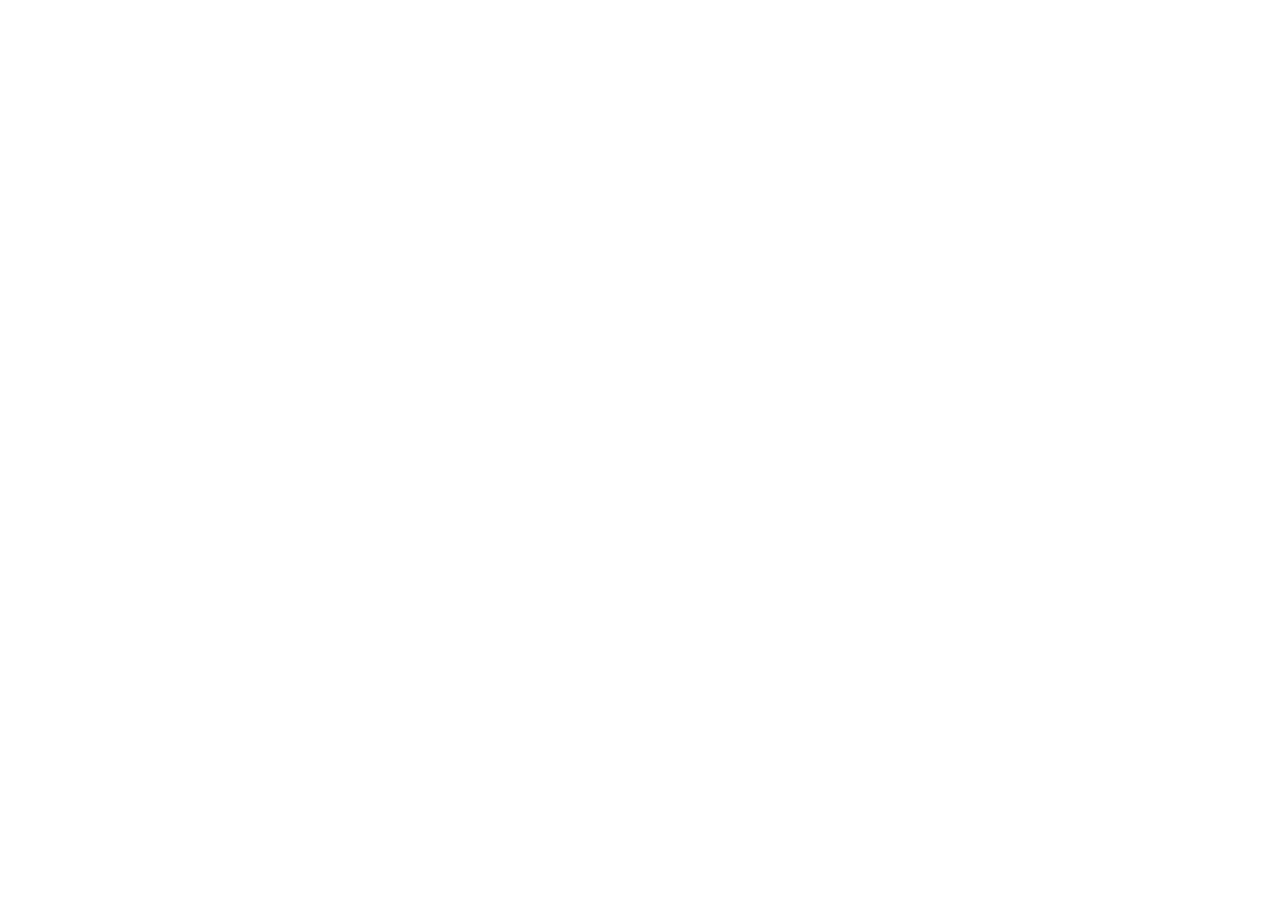
==== index_light.html @ da4ed29e "chore: init project structure and base styles" ====
<!DOCTYPE html>
<html land="ru">
<head>
    <meta charset="UTF-8"/>
    <meta http-equiv="Content-Type" content="text/html"/>
    <meta name="viewport" content="wigth=device-width, initial-scale=1.0"/>
    <meta name="description" content="LostGameShop - Макркетплейс компьютерных игр"/>
    <title>LostGameShop: Главная</title>
    <link rel="icon" type="image/svg" href="/image/logo.svg"/>
    <link href="/css/base.css" rel="stylesheet"/>
    <link href="/css/header-os.css" rel="stylesheet"/>
    <link href="/css/css-for-main-page" rel="stylesheet"/>
    <link href="/css/footer-os.css" rel="stylesheet"/>
</head>
<body class="theme-light">
    <div id="header"></div>

    <main>
        
    </main>

    <div id="footer"></div>

    <script src="js/include.js"></script>
</body>
</html>
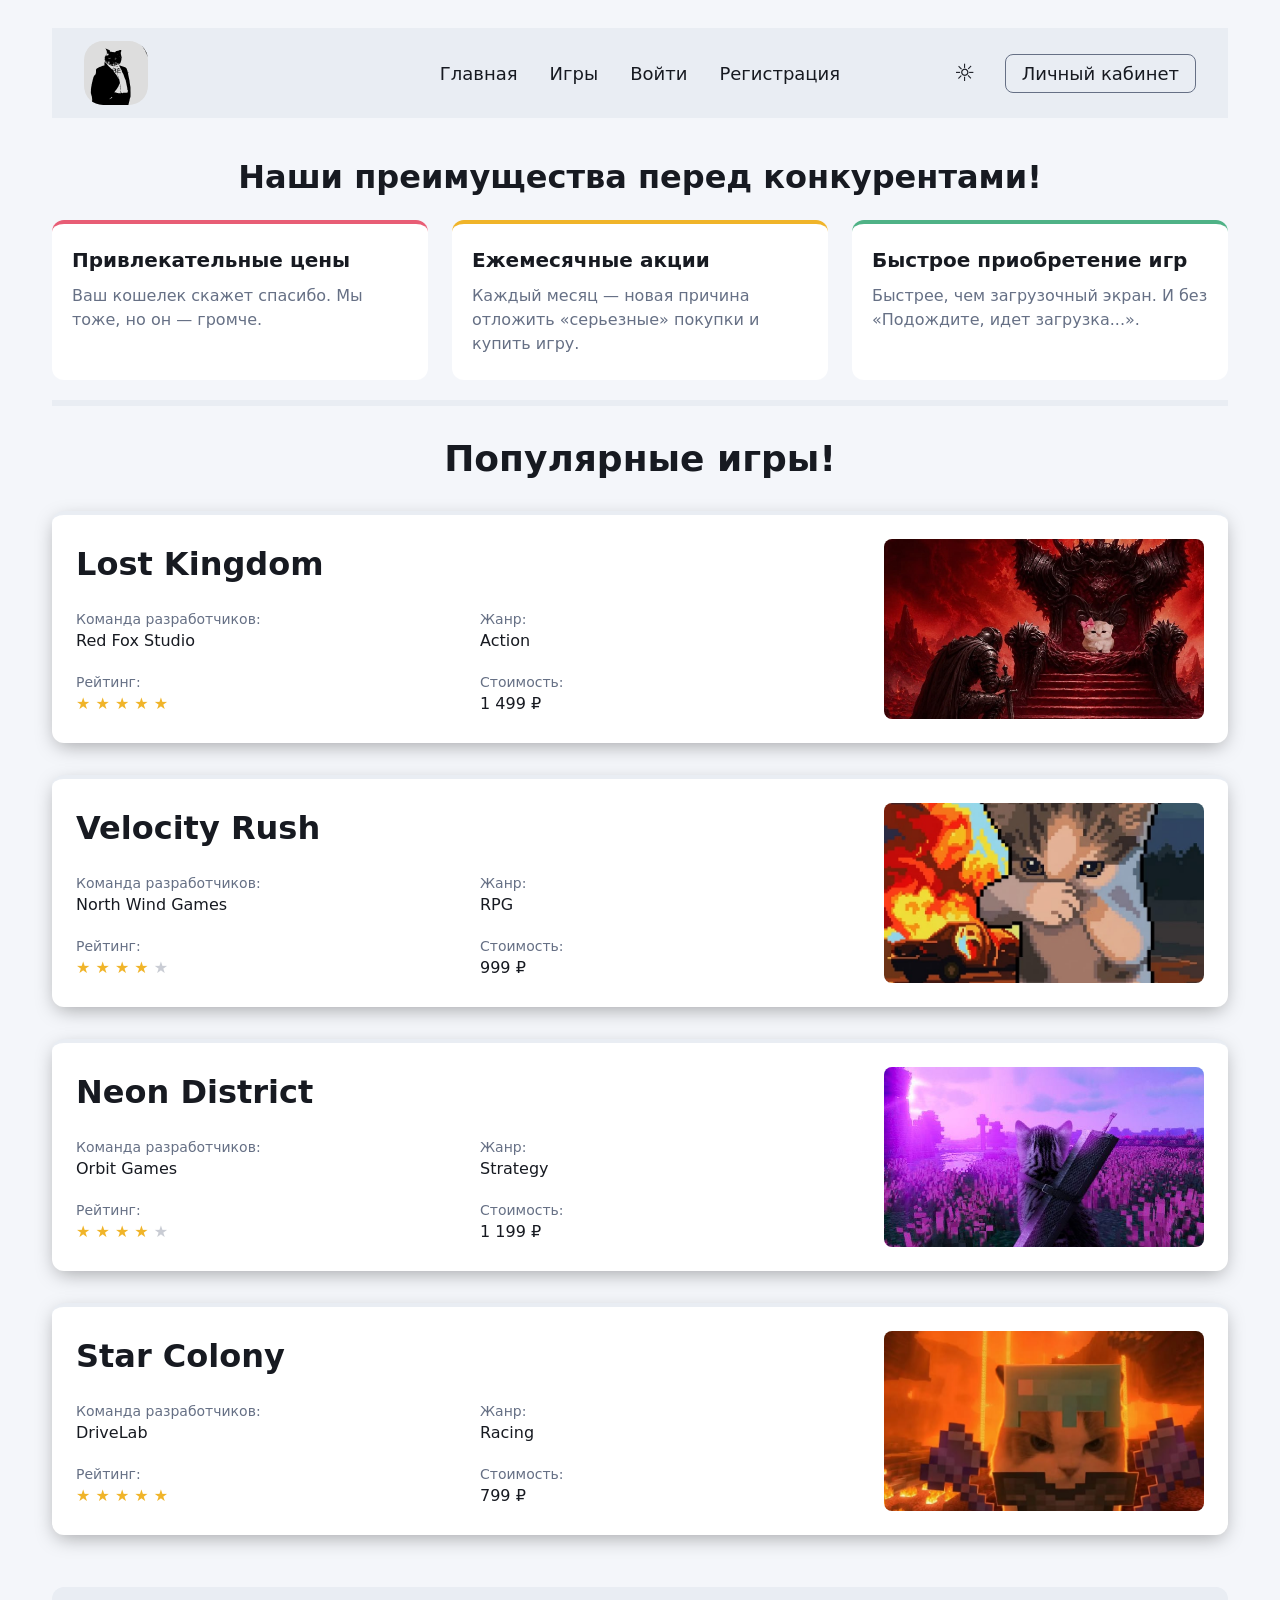
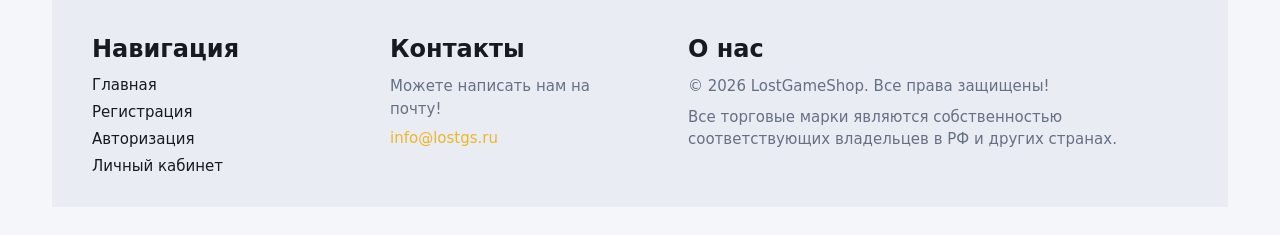
==== commit 57033c92: "feat: add responsive layout and light theme page" ====
--- a/index_light.html
+++ b/index_light.html
@@ -1,26 +1,225 @@
 <!DOCTYPE html>
-<html land="ru">
+<html lang="ru">
 <head>
-    <meta charset="UTF-8"/>
-    <meta http-equiv="Content-Type" content="text/html"/>
-    <meta name="viewport" content="wigth=device-width, initial-scale=1.0"/>
-    <meta name="description" content="LostGameShop - Макркетплейс компьютерных игр"/>
-    <title>LostGameShop: Главная</title>
-    <link rel="icon" type="image/svg" href="/image/logo.svg"/>
-    <link href="/css/base.css" rel="stylesheet"/>
-    <link href="/css/header-os.css" rel="stylesheet"/>
-    <link href="/css/css-for-main-page" rel="stylesheet"/>
-    <link href="/css/footer-os.css" rel="stylesheet"/>
+    <meta charset="UTF-8" />
+    <meta name="viewport" content="width=device-width, initial-scale=1.0" />
+    <meta name="description" content="LostGameShop - Макркетплейс компьютерных игр" />
+    <title>LostGameShop: Главная (светлая тема)</title>
+    <link rel="icon" type="image/svg" href="/images/logo.svg" />
+    <link href="/css/style.css" rel="stylesheet" />
 </head>
-<body class="theme-light">
-    <div id="header"></div>
-
-    <main>
-        
+<body class="body-site theme-light">
+
+    <header class="header">
+        <img class="header-logo" src="images/logo.svg" alt="LostGameShop">
+        <nav class="header-nav">
+            <ul class="header-list">
+                <li><a class="header-link" href="/index.html">Главная</a></li>
+                <li><a class="header-link" href="#popular-games">Игры</a></li>
+                <li><a class="header-link" href="/login.html">Войти</a></li>
+                <li><a class="header-link" href="/register.html">Регистрация</a></li>
+            </ul>
+        </nav>
+        <div class="header-actions">
+            <a class="header-theme" href="index.html" aria-label="Тёмная тема">☼</a>
+            <a class="header-account" href="/profile.html">Личный кабинет</a>
+        </div>
+    </header>
+
+    <main class="main-container">
+        <section id="about-us" class="information-container">
+            <section class="advantages">
+                <h2 class="advantages-title">Наши преимущества перед конкурентами!</h2>
+                <ul class="advantages-list">
+                    <li class="advantages-item">
+                        <h3 class="advantages-subtitle">Привлекательные цены</h3>
+                        <p class="advantages-text">Ваш кошелек скажет спасибо. Мы тоже, но он — громче.</p>
+                    </li>
+                    <li class="advantages-item">
+                        <h3 class="advantages-subtitle">Ежемесячные акции</h3>
+                        <p class="advantages-text">Каждый месяц — новая причина отложить «серьезные» покупки и купить игру.</p>
+                    </li>
+                    <li class="advantages-item">
+                        <h3 class="advantages-subtitle">Быстрое приобретение игр</h3>
+                        <p class="advantages-text">Быстрее, чем загрузочный экран. И без «Подождите, идет загрузка...».</p>
+                    </li>
+                </ul>
+            </section>
+        </section>
+
+        <section id="popular-games" class="games-container">
+            <h1 class="games-title">Популярные игры!</h1>
+            <div class="game-container">
+                <div class="game-information">
+                    <h2 class="name-game">Lost Kingdom</h2>
+
+                    <div class="game-info-item">
+                        <h3 class="game-info-item-label">Команда разработчиков:</h3>
+                        <p class="game-info-item-value">Red Fox Studio</p>
+                    </div>
+
+                    <div class="game-info-item">
+                        <h3 class="game-info-item-label">Жанр:</h3>
+                        <p class="game-info-item-value">Action</p>
+                    </div>
+
+                    <div class="game-info-item">
+                        <h3 class="game-info-item-label">Рейтинг:</h3>
+                        <div class="game-info-item-value" aria-label="5 из 5">
+                            <span class="rate-star rate-star-filled">&#9733;</span>
+                            <span class="rate-star  rate-star-filled">&#9733;</span>
+                            <span class="rate-star rate-star-filled">&#9733;</span>
+                            <span class="rate-star rate-star-filled">&#9733;</span>
+                            <span class="rate-star rate-star-filled">&#9733;</span>
+                        </div>
+                    </div>
+
+                    <div class="game-info-item">
+                        <h3 class="game-info-item-label">Стоимость:</h3>
+                        <p class="game-info-item-value">1 499 ₽</p>
+                    </div>
+
+                </div>
+                <img class="game-image" src="/images/games/game_01.jpg" alt="Lost Kingdom" />
+            </div>
+            <div class="game-container">
+                <div class="game-information">
+                    <h2 class="name-game">Velocity Rush</h2>
+
+                    <div class="game-info-item">
+                        <h3 class="game-info-item-label">Команда разработчиков:</h3>
+                        <p class="game-info-item-value">North Wind Games</p>
+                    </div>
+
+                    <div class="game-info-item">
+                        <h3 class="game-info-item-label">Жанр:</h3>
+                        <p class="game-info-item-value">RPG</p>
+                    </div>
+
+                    <div class="game-info-item">
+                        <h3 class="game-info-item-label">Рейтинг:</h3>
+                        <p class="game-info-item-value" aria-label="4 из 5">
+                            <span class="rate-star rate-star-filled">&#9733;</span>
+                            <span class="rate-star rate-star-filled">&#9733;</span>
+                            <span class="rate-star rate-star-filled">&#9733;</span>
+                            <span class="rate-star rate-star-filled">&#9733;</span>
+                            <span class="rate-star">&#9733;</span>
+                        </p>
+                    </div>
+
+                    <div class="game-info-item">
+                        <h3 class="game-info-item-label">Стоимость:</h3>
+                        <p class="game-info-item-value">999 ₽</p>
+                    </div>
+                </div>
+                <img class="game-image" src="/images/games/game_02.jpg" alt="velocity Rush" />
+            </div>
+            <div class="game-container">
+                <div class="game-information">
+                    <h2 class="name-game">Neon District</h2>
+
+                    <div class="game-info-item">
+                        <h3 class="game-info-item-label">Команда разработчиков:</h3>
+                        <p class="game-info-item-value">Orbit Games</p>
+                    </div>
+
+                    <div class="game-info-item">
+                        <h3 class="game-info-item-label">Жанр:</h3>
+                        <p class="game-info-item-value">Strategy</p>
+                    </div>
+
+                    <div class="game-info-item">
+                        <h3 class="game-info-item-label">Рейтинг:</h3>
+                        <p class="game-info-item-value" aria-label="4 из 5">
+                            <span class="rate-star rate-star-filled">&#9733;</span>
+                            <span class="rate-star rate-star-filled">&#9733;</span>
+                            <span class="rate-star rate-star-filled">&#9733;</span>
+                            <span class="rate-star rate-star-filled">&#9733;</span>
+                            <span class="rate-star">&#9733;</span>
+                        </p>
+                    </div>
+
+                    <div class="game-info-item">
+                        <h3 class="game-info-item-label">Стоимость:</h3>
+                        <p class="game-info-item-value">1 199 ₽</p>
+                    </div>
+                </div>
+                <img class="game-image" src="/images/games/game_03.jpg" alt="Neon District" />
+            </div>
+            <div class="game-container">
+                <div class="game-information">
+                    <h2 class="name-game">Star Colony</h2>
+
+                    <div class="game-info-item">
+                        <h3 class="game-info-item-label">Команда разработчиков:</h3>
+                        <p class="game-info-item-value">DriveLab</p>
+                    </div>
+
+                    <div class="game-info-item">
+                        <h3 class="game-info-item-label">Жанр:</h3>
+                        <p class="game-info-item-value">Racing</p>
+                    </div>
+
+                    <div class="game-info-item">
+                        <h3 class="game-info-item-label">Рейтинг:</h3>
+                        <p class="game-info-item-value" aria-label="5 из 5">
+                            <span class="rate-star rate-star-filled">&#9733;</span>
+                            <span class="rate-star rate-star-filled">&#9733;</span>
+                            <span class="rate-star rate-star-filled">&#9733;</span>
+                            <span class="rate-star rate-star-filled">&#9733;</span>
+                            <span class="rate-star rate-star-filled">&#9733;</span>
+                        </p>
+                    </div>
+
+                    <div class="game-info-item">
+                        <h3 class="game-info-item-label">Стоимость:</h3>
+                        <p class="game-info-item-value">799 ₽</p>
+                    </div>
+                </div>
+                <img class="game-image" src="/images/games/game_04.jpg" alt="Star Colony" />
+            </div>
+        </section>
     </main>
 
-    <div id="footer"></div>
-
-    <script src="js/include.js"></script>
+    <footer class="footer">
+        <div class="footer-container">
+
+            <nav class="footer-nav">
+                <h3 class="footer-title">Навигация</h3>
+                <ul class="footer-list">
+                    <li class="footer-item">
+                        <a href="index.html" class="footer-link">Главная</a>
+                    </li>
+                    <li class="footer-item">
+                        <a href="register.html" class="footer-link">Регистрация</a>
+                    </li>
+                    <li class="footer-item">
+                        <a href="login.html" class="footer-link">Авторизация</a>
+                    </li>
+                    <li class="footer-item">
+                        <a href="profile.html" class="footer-link">Личный кабинет</a>
+                    </li>
+                </ul>
+            </nav>
+
+            <div class="footer-contacts">
+                <h3 class="footer-title">Контакты</h3>
+                <p class="footer-text">Можете написать нам на почту!</p>
+                <a href="mailto:info@lostgs.ru" class="footer-link footer-link-accent">
+                    info@lostgs.ru
+                </a>
+            </div>
+
+            <div class="footer-about">
+                <h3 class="footer-title">О нас</h3>
+                <p class="footer-text">© 2026 LostGameShop. Все права защищены!</p>
+                <p class="footer-text">
+                    Все торговые марки являются собственностью соответствующих владельцев в РФ и других странах.
+                </p>
+            </div>
+
+        </div>
+    </footer>
+
 </body>
 </html>
--- a/css/style.css
+++ b/css/style.css
@@ -0,0 +1,485 @@
+/*База стилей*/
+/* Темная тема (по умолчанию) */
+:root {
+    /* Фоны */
+    --bg-main: #0F1115;
+    --bg-section: #171A21;
+    --bg-card: #20242D;
+    /* Цвета шрифтов */
+    --text-main: #F5F7FA;
+    --text-gray: #A8B0BF;
+    /* акценты */
+    --accent-yellow: #F0B429;
+    --accent-pink: #E85D75;
+    --accent-green: #4FB286;
+}
+
+/* Светлая тема */
+.theme-light {
+    /* Фоны */
+    --bg-main: #F4F6FA;
+    --bg-section: #E9EDF3;
+    --bg-card: #FFFFFF;
+    /* Цвета шрифтов */
+    --text-main: #171A21;
+    --text-gray: #667085;
+}
+
+/* Сброс отступов у всех элементов*/
+* {
+    box-sizing: border-box;
+    margin: 0;
+    padding: 0;
+}
+
+a {
+    color: inherit;
+    text-decoration: none;
+}
+
+    a:focus-visible {
+        outline: 2px solid var(--text-main);
+        outline-offset: 2px;
+        border-radius: 4px;
+    }
+
+.body-site {
+    display: flex;
+    flex-direction: column;
+    align-items: center;
+    padding: 22px;
+    min-height: 100vh;
+    gap: 22px;
+    font-family: 'Segoe UI', system-ui, sans-serif;
+    background-color: var(--bg-main);
+    color: var(--text-main);
+}
+
+/* Хедер стили*/
+
+.header {
+    display: grid;
+    grid-template-columns: 1fr;
+    justify-items: center;
+    align-items: center;
+    width: 100%;
+    max-width: 1920px;
+    padding: 0 32px;
+    background-color: var(--bg-section);
+}
+
+.header-logo {
+    justify-self: center;
+    width: 64px;
+    height: 64px;
+    border-radius: 30%;
+    background-color: #DDD;
+}
+
+.header-nav {
+    justify-self: center;
+    width: 100%;
+    display: flex;
+    justify-content: center;
+}
+
+.header-list {
+    display: flex;
+    flex-direction: column;
+    align-items: center;
+    gap: 12px;
+    list-style: none;
+}
+
+.header-link {
+    font-size: 18px;
+    transition: color 0.2s;
+}
+
+    .header-link:hover {
+        color: var(--text-gray);
+    }
+
+.header-actions {
+    justify-self: center;
+    display: flex;
+    align-items: center;
+    gap: 16px;
+}
+
+.header-theme {
+    display: flex;
+    align-items: center;
+    justify-content: center;
+    width: 48px;
+    height: 48px;
+    flex-shrink: 0;
+    font-size: 24px;
+    border-radius: 50%;
+    transition: background-color 0.2s, color 0.2s;
+}
+
+    .header-theme:hover {
+        background-color: var(--bg-card);
+        color: var(--text-main);
+    }
+
+.header-account {
+    font-size: 18px;
+    padding: 8px 16px;
+    border: 1px solid var(--text-gray);
+    border-radius: 8px;
+    transition: background-color 0.2s, color 0.2s;
+}
+
+    .header-account:hover {
+        background-color: var(--text-main);
+        color: var(--bg-main);
+    }
+
+/* Основной контейнер*/
+
+.main-container {
+    width: 100%;
+    max-width: 1920px;
+}
+
+/* Преимущества*/
+
+.advantages {
+    display: flex;
+    flex-direction: column;
+    align-items: center;
+    padding: 20px 0;
+}
+
+.advantages-title {
+    margin-bottom: 24px;
+    text-align: center;
+    font-size: 24px;
+}
+
+.advantages-list {
+    display: grid;
+    grid-template-columns: 1fr;
+    gap: 16px;
+    list-style: none;
+    width: 100%;
+}
+
+.advantages-item {
+    padding: 24px 20px;
+    background-color: var(--bg-card);
+    border-radius: 12px;
+    border-top: 4px solid var(--text-gray);
+    transition: box-shadow 0.2s, transform 0.2s;
+}
+
+    .advantages-item:nth-child(1) {
+        border-top-color: var(--accent-pink);
+    }
+
+    .advantages-item:nth-child(2) {
+        border-top-color: var(--accent-yellow);
+    }
+
+    .advantages-item:nth-child(3) {
+        border-top-color: var(--accent-green);
+    }
+
+    .advantages-item:hover {
+        box-shadow: 0 8px 24px rgba(0, 0, 0, 0.4);
+        transform: translateY(-4px);
+    }
+
+.advantages-subtitle {
+    margin-bottom: 12px;
+    font-size: 20px;
+}
+
+.advantages-text {
+    color: var(--text-gray);
+    line-height: 1.5;
+}
+
+/* Популярные игры */
+
+.games-container {
+    display: flex;
+    flex-direction: column;
+    gap: 24px;
+    width: 100%;
+    padding: 24px 0;
+    border-top: 4px solid var(--bg-section);
+}
+
+.games-title {
+    text-align: center;
+    font-size: 28px;
+}
+
+/* карточка игры */
+.game-container {
+    display: flex;
+    flex-direction: column-reverse;
+    gap: 16px;
+    padding: 16px;
+    background-color: var(--bg-card);
+    border-radius: 12px;
+    border-top: 4px solid var(--bg-section);
+    box-shadow: 0 6px 20px -4px rgba(0, 0, 0, 0.35);
+    overflow: hidden;
+    transition: transform 0.3s, box-shadow 0.3s;
+}
+
+.game-image {
+    width: 100%;
+    aspect-ratio: 16 / 9;
+    object-fit: cover;
+    border-radius: 8px;
+    display: block;
+}
+
+/* информация об игре */
+.game-information {
+    display: grid;
+    grid-template-columns: 1fr;
+    gap: 16px;
+}
+
+.name-game {
+    margin-bottom: 4px;
+    font-size: 24px;
+}
+
+.game-info-item {
+    display: flex;
+    flex-direction: column;
+    gap: 4px;
+}
+
+.game-info-item-label {
+    font-size: 14px;
+    color: var(--text-gray);
+    font-weight: 500;
+}
+
+.game-info-item-value {
+    font-size: 16px;
+    color: var(--text-main);
+}
+
+/* звёзды рейтинга */
+.rate-star {
+    color: var(--text-gray);
+    opacity: 0.35;
+}
+
+.rate-star-filled {
+    color: var(--accent-yellow);
+    opacity: 1;
+}
+
+/* Футер сайта*/
+
+.footer {
+    width: 100%;
+    max-width: 1920px;
+    margin-top: auto;
+    padding: 32px 20px 24px;
+    background-color: var(--bg-section);
+    border-radius: 12px 12px 0 0;
+}
+
+.footer-container {
+    display: grid;
+    grid-template-columns: 1fr;
+    gap: 24px;
+}
+
+.footer-title {
+    margin-bottom: 12px;
+    font-size: 20px;
+}
+
+.footer-list {
+    display: flex;
+    flex-direction: column;
+    gap: 8px;
+    list-style: none;
+}
+
+.footer-text {
+    margin-bottom: 8px;
+    font-size: 15px;
+    line-height: 1.5;
+    color: var(--text-gray);
+}
+
+.footer-link {
+    font-size: 15px;
+    border-bottom: 1px solid transparent;
+    transition: color 0.2s, border-color 0.2s;
+}
+
+    .footer-link:hover {
+        color: var(--text-gray);
+        border-bottom-color: currentColor;
+    }
+
+.footer-link-accent {
+    color: var(--accent-yellow);
+}
+
+    .footer-link-accent:hover {
+        color: var(--text-main);
+    }
+
+/* Адаптивность */
+
+@media (min-width: 768px) {
+    .body-site {
+        padding: 28px 52px;
+        gap: 20px;
+    }
+
+    .header {
+        grid-template-columns: 1fr auto 1fr;
+        align-items: center;
+        height: 90px;
+        padding: 0 32px;
+        gap: 0;
+    }
+
+    .header-logo {
+        justify-self: start;
+    }
+
+    .header-nav {
+        justify-self: center;
+        width: auto;
+    }
+
+    .header-list {
+        flex-direction: row;
+        gap: 32px;
+    }
+
+    .header-actions {
+        justify-self: end;
+    }
+
+    .header-account {
+    }
+
+        .header-account:hover {
+            background-color: transparent;
+            color: var(--text-gray);
+        }
+
+    .advantages-list {
+        grid-template-columns: repeat(3, 1fr);
+        gap: 24px;
+    }
+
+    .advantages-title {
+        font-size: 32px;
+    }
+
+    .game-container {
+        flex-direction: row;
+        align-items: center;
+        gap: 32px;
+        padding: 24px;
+        width: 100%;
+        max-width: 1200px;
+        margin: 0 auto;
+    }
+
+    .game-image {
+        width: 320px;
+        flex-shrink: 0;
+    }
+
+    .game-information {
+        flex: 1;
+        grid-template-columns: 1fr 1fr;
+        gap: 24px 32px;
+        align-items: start;
+    }
+
+    .name-game {
+        grid-column: 1 / -1;
+        font-size: 32px;
+    }
+
+    .games-title {
+        font-size: 36px;
+    }
+
+    .games-container {
+        gap: 32px;
+        padding: 32px 0;
+        border-top: 6px solid var(--bg-section);
+    }
+
+    .footer {
+        padding: 48px 40px 32px;
+    }
+
+    .footer-container {
+        grid-template-columns: 1fr 1fr 2fr;
+        gap: 48px;
+    }
+
+    .footer-title {
+        font-size: 24px;
+    }
+}
+
+@media (min-width: 1920px) {
+    .games-container {
+        display: grid;
+        grid-template-columns: repeat(2, 1fr);
+        gap: 32px;
+        padding: 48px 0;
+    }
+
+    .games-title {
+        grid-column: 1 / -1;
+        font-size: 42px;
+    }
+
+    .game-container {
+        flex-direction: column;
+        align-items: stretch;
+        gap: 16px;
+    }
+
+    .game-image {
+        width: 100%;
+    }
+
+    .advantages-item {
+        display: flex;
+        flex-direction: row;
+        align-items: center;
+        gap: 24px;
+        min-height: 140px;
+        padding: 32px;
+    }
+
+    .advantages-item-text {
+        display: flex;
+        flex-direction: column;
+    }
+
+    .footer-container {
+        grid-template-columns: 1fr 1fr 1fr 2fr;
+        gap: 64px;
+    }
+
+    .footer {
+        padding: 56px 64px 40px;
+    }
+}
